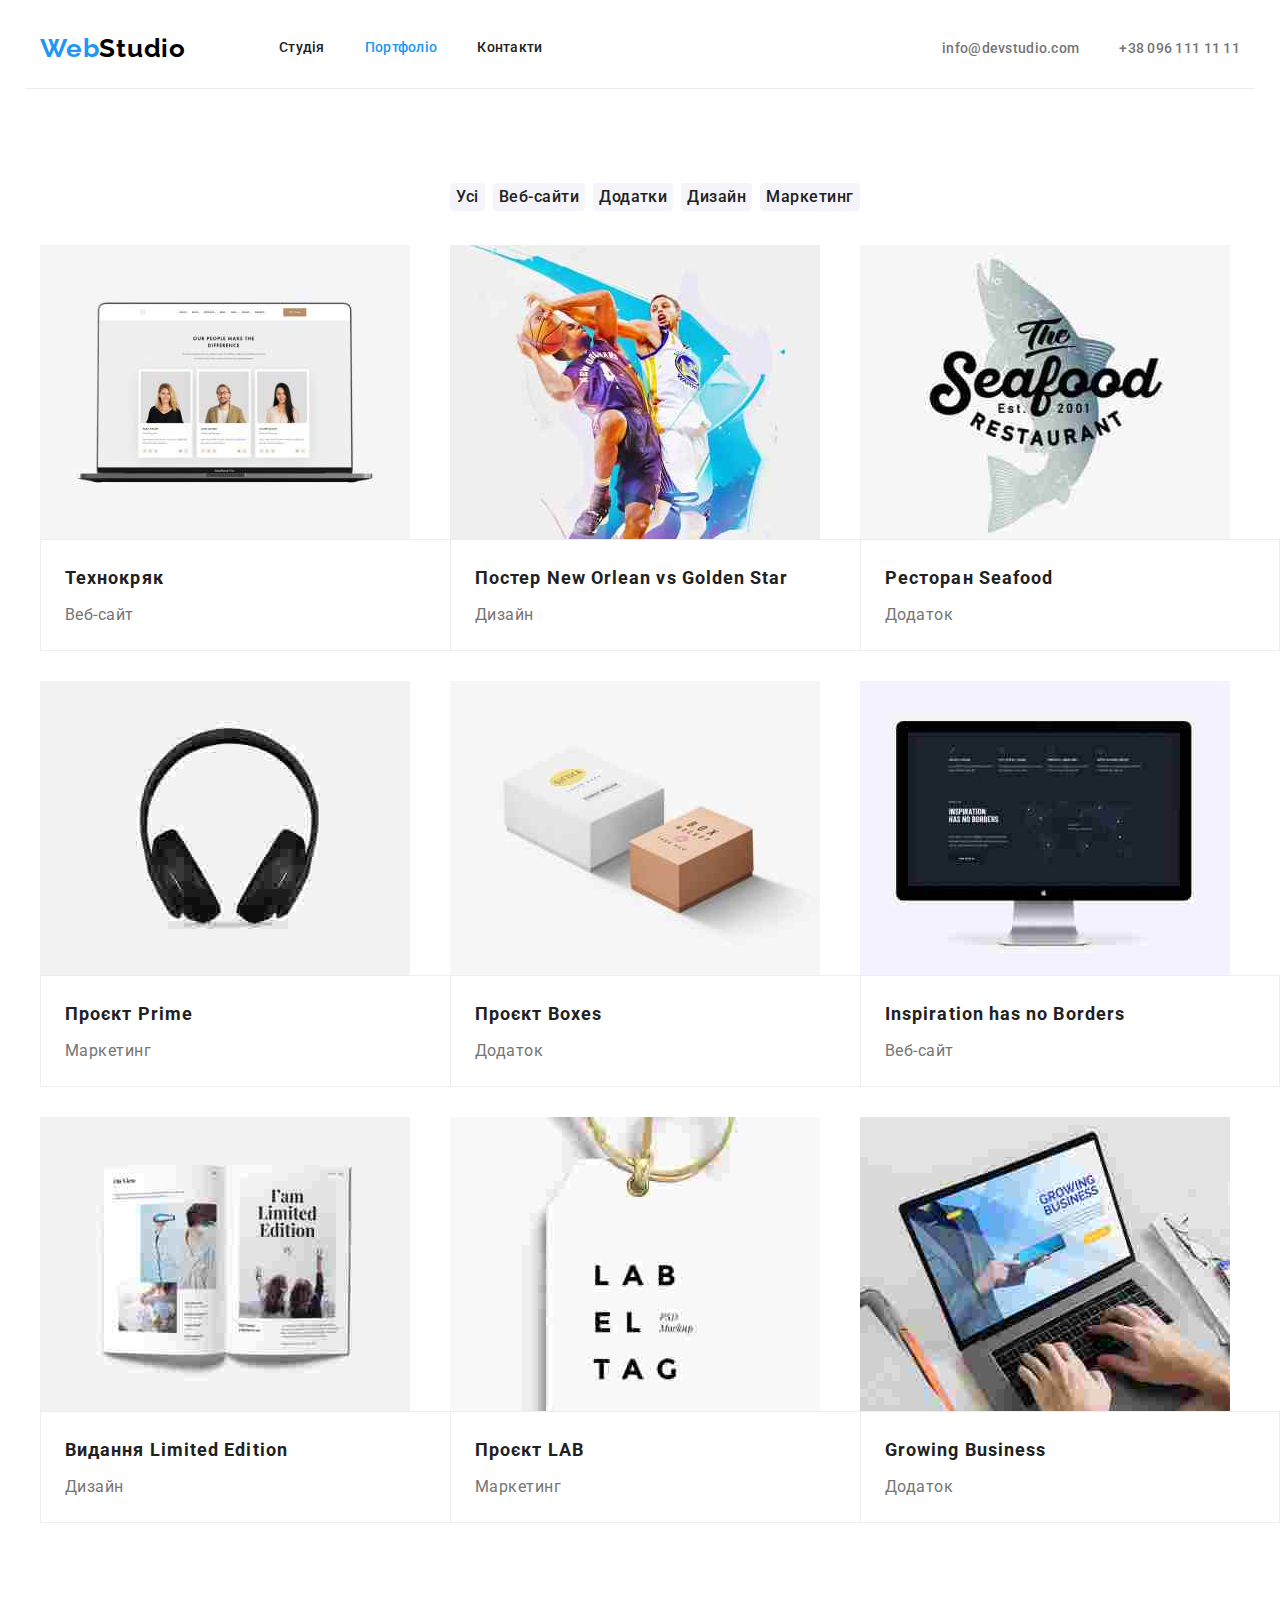
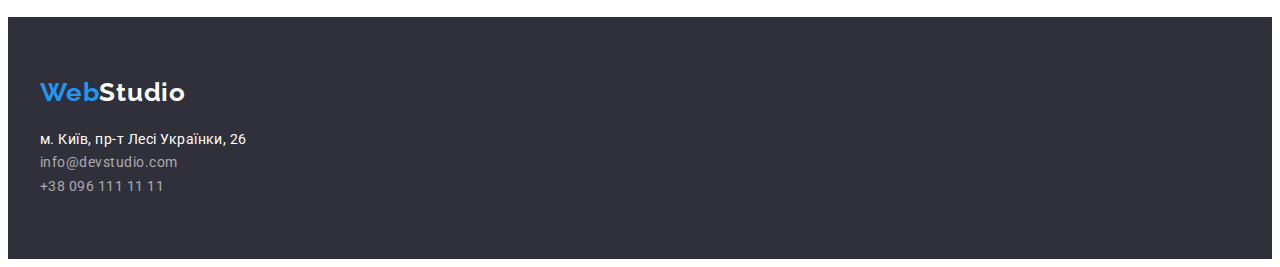
==== portfolio.html @ f3e9262c "Обновил потфолио" ====
<!DOCTYPE html>
<html lang="uk">
<head>
    <meta charset="UTF-8">
    <meta http-equiv="X-UA-Compatible" content="IE=edge">
    <meta name="viewport" content="width=device-width, initial-scale=1.0">
    <title>WebStudio</title>
    <link href="https://fonts.googleapis.com/css2?family=Raleway:wght@700&family=Roboto:wght@400;500;700;900&display=swap" rel="stylesheet">
    <link rel="stylesheet" href="https://cdnjs.cloudflare.com/ajax/libs/modern-normalize/1.1.0/modern-normalize.min.css"
     integrity="sha512-wpPYUAdjBVSE4KJnH1VR1HeZfpl1ub8YT/NKx4PuQ5NmX2tKuGu6U/JRp5y+Y8XG2tV+wKQpNHVUX03MfMFn9Q=="
     crossorigin="anonymous" referrerpolicy="no-referrer"
    />
    <link rel="stylesheet" href="./css/styles.css">
</head>
<body class="body">
    <!--хедер страницы-->
    <header>
        <div class="container header-container">
            <nav class="nav-container">
                <a href="./index.html" class="logo">Web<span class="header-logo">Studio</span></a>
                <ul class="site-nav list">
                    <li class="item"><a href="./index.html" class="link">Студія</a></li>
                    <li class="item"><a href="./portfolio.html" class="link current">Портфоліо</a></li>
                    <li class="item"><a href="#" class="link">Контакти</a></li>
                </ul>
            </nav>
            <ul class="auth-nav list">
                <li class="item"><a href="mailto:info@devstudio.com" class="link">info@devstudio.com</a></li>
                <li class="item"><a href="tel:+380961111111" class="link">+38 096 111 11 11</a></li>
            </ul>
        </div>
    </header>
    <!--Герой-->
    <main>
        <section class="section">
            <div class="container">
                <h1 class="visually-hidden">Наші проекти</h1>
                <ul class="page-nav-button list">
                    <li class="item"><button type="button" class="button-filter">Усі</button></li>
                    <li class="item"><button type="button" class="button-filter">Веб-сайти</button></li>
                    <li class="item"><button type="button" class="button-filter">Додатки</button></li>
                    <li class="item"><button type="button" class="button-filter">Дизайн</button></li>
                    <li class="item"><button type="button" class="button-filter">Маркетинг</button></li>
                </ul>
                <ul class="portfolio-list list">
                    <li class="item">
                        <a href="#" class="link">
                            <img src="./images/portfolio.jpg" alt="Зображення ноутбука з відкритим сайтом" width="370"> 
                            <div class="card-content">
                                <h2 class="portfolio-title">Технокряк</h2>
                                <p class="portfolio-paragraph">Веб-сайт</p>
                            </div>
                        </a>
                    </li> 
                    <li class="item">
                        <a href="#" class="link">
                            <img src="./images/portfolio (2).jpg" alt="Зображення гри у баскетбол" width="370">
                            <div class="card-content">        
                                <h2 class="portfolio-title">Постер New Orlean vs Golden Star</h2>
                                <p class="portfolio-paragraph">Дизайн</p>
                            </div>
                        </a>
                    </li>
                    <li class="item">
                        <a href="#" class="link">
                            <img src="./images/portfolio (3).jpg" alt="логотип рибного ресторану" width="370">
                            <div class="card-content">   
                                <h2 class="portfolio-title">Ресторан Seafood</h2>
                                <p class="portfolio-paragraph">Додаток</p>
                            </div> 
                        </a>
                    </li> 
                    <li class="item">
                        <a href="#" class="link">
                            <img src="./images/portfolio (4).jpg" alt="фото навушників" width="370">
                            <div class="card-content">    
                                <h2 class="portfolio-title">Проєкт Prime</h2>
                                <p class="portfolio-paragraph">Маркетинг</p>
                            </div>
                        </a>
                    </li>
                    <li class="item">
                        <a href="#" class="link">
                            <img src="./images/portfolio (5).jpg" alt="зображення двух коробок" width="370">
                            <div class="card-content">    
                                <h2 class="portfolio-title">Проєкт Boxes</h2>
                                <p class="portfolio-paragraph">Додаток</p>
                            </div>
                        </a>
                    </li>
                    <li class="item">
                        <a href="#" class="link">
                            <img src="./images/portfolio (6).jpg" alt="зображення монітора" width="370">
                            <div class="card-content">    
                                <h2 class="portfolio-title">Inspiration has no Borders</h2>
                                <p class="portfolio-paragraph">Веб-сайт</p>
                            </div>
                        </a>
                    </li>
                    <li class="item">
                        <a href="#" class="link">
                            <img src="./images/portfolio (7).jpg" alt="зображення журналу" width="370">
                            <div class="card-content">    
                                <h2 class="portfolio-title">Видання Limited Edition</h2>
                                <p class="portfolio-paragraph">Дизайн</p>
                            </div>
                        </a>
                    </li>
                    <li class="item">
                        <a href="#" class="link">
                            <img src="./images/portfolio (8).jpg" alt="зображення бірки" width="370">
                            <div class="card-content">    
                                <h2 class="portfolio-title">Проєкт LAB</h2>
                                <p class="portfolio-paragraph">Маркетинг</p>
                            </div>
                        </a>
                    </li>
                    <li class="item">
                        <a href="#" class="link">
                            <img src="./images/portfolio (9).jpg" alt="зображення ноутбука" width="370">
                            <div class="card-content">    
                                <h2 class="portfolio-title">Growing Business</h2>
                                <p class="portfolio-paragraph">Додаток</p>
                            </div>
                        </a>
                    </li> 
                </ul>
            </div>
        </section>
     </main>
    <!--Футер-->
    <footer class="footer">
        <div class="container">
            <a href="./index.html" class="logo">Web<span class="footer-logo">Studio</span></a>
            <address>
                <ul class="footer-nav list">
                    <li>
                        <a href="https://goo.gl/maps/zUmkeaVUU9CxabKS7"
                        target="_blank" rel="noreferrer noopener " class="primary-link">
                            м. Київ, пр-т Лесі Українки, 26 </a>
                    </li>
                    <li><a href="mailto:info@devstudio.com" class="second-link">info@devstudio.com</a></li>
                    <li><a href="tel:+380961111111" class="second-link">+38 096 111 11 11</a></li>
                </ul>
            </address> 
        </div> 
    </footer>    
</body>
</html>
---- css/styles.css ----
:root {
    --primary-text-color:#212121;
    --second-text-color:#757575;
    --white-first-background-color: #F5F5F5;
    --background-light-color:#F5F4FA;
    --accent-color:#2196F3;
    --black-color:#000000;
    --background-dark-color:#2F303A;
    --white-color:#FFFFFF;
    --white-second-text-color:rgba(255, 255, 255, 0.6);
    --button-active-blue: #188CE8;
}

.body {
    background-color: var(--white-color);
    color: var(--second-text-color);
    font-family: Roboto, sans-serif;
    letter-spacing: 0.03em;
}

.container {
    width: 1200px;
    margin-left: auto;
    margin-right: auto;
    padding-left: 15px;
    padding-right: 15px;
}

   /* Header */
.logo {
    color:var(--accent-color);
    text-decoration: none;
    font-family: 'Raleway',sans-serif;
    font-weight: 700;
    font-size: 26px;
    line-height: 1.19;
    letter-spacing: 0.03em;
}

.header-logo {
    color:var(--black-color);
    text-decoration: none;
    font-family: 'Raleway';
    font-weight: 700;
    font-size: 26px;
    line-height: 1.2px;
    letter-spacing: 0.03em;
}

.header-logo:hover,
.header-logo:focus {
    color: var(--accent-color);
}


.list {
    list-style: none;
    padding: 0;
    margin: 0;
}

.header-container  {
    display: flex;
    border-bottom: 1px solid #ECECEC;
}

.nav-container {
    display: flex;
    align-items: center;
}

.site-nav {
    display: flex;
    margin-left: 93px;
}

.site-nav .item + .item {
    margin-left: 40px;
}

.site-nav .link {
    display: block;
    padding-top: 32px;
    padding-bottom: 32px;
}

.site-nav .link {
    color: var(--primary-text-color);
    text-decoration: none;
    font-weight: 500;
    font-size: 14px;
    line-height: 1.14;
    letter-spacing: 0.02em;
}

.site-nav .link:hover,
.site-nav .link:focus {
    color: var(--accent-color);
}

.site-nav .link.current {
    color: var(--accent-color);
}

.auth-nav {
    display: flex;
    align-items: center;
    margin-left: auto;
}

.auth-nav .item + .item {
    margin-left: 40px;
}

.auth-nav .link {
    color: var(--second-text-color);
    text-decoration: none;
    font-weight: 500;
    font-size: 14px;
    line-height: 1.14;
    letter-spacing: 0.02em;
}

.auth-nav .link:hover,
.auth-nav .link:focus {
    color: var(--accent-color);
} 

.contacts-link:hover,
.contacts-link:focus {
    color: var(--logo-header-footer-color);
}

/* Герой */

.hero {
    background-color: var(--background-dark-color);
    padding-top: 200px;
    padding-bottom: 200px;
}

.hero .title {
    margin: 0 auto 30px;
    color: var(--white-color);
    max-width: 696px;
    font-weight: 900;
    font-size: 44px;
    line-height: 1.36;
    text-align: center;
    letter-spacing: 0.06em;
    text-transform: uppercase;
    }

.button-order {
    display: block;
    margin: 0 auto;
    border-radius: 4px;
    padding: 10px 24px;
    min-width: 200px;
    align-items: center;
    text-align: center;
    background-color: var(--accent-color);
    color: var(--white-color);
    font-family: inherit;
    font-weight: 700;
    font-size: 16px;
    line-height: 1.87;
    letter-spacing: 0.06em;
    cursor: pointer;

}

.button-order:hover,  
.button-order:focus {
    background-color: var(--button-active-blue);
}   

/*Секція наші переваги */

.visually-hidden {
    position: absolute;
    white-space: nowrap;
    width: 1px; 
    height: 1px; 
    overflow: hidden; 
    border: 0; 
    padding: 0; 
    clip: rect(0 0 0 0); 
    clip-path: inset(50%); 
    margin: -1px; 
}

.section {
    background-color: var(--white-color);
    padding-top: 94px;
    padding-bottom: 94px;
}

.section .features {
    padding-bottom: 0;
}

.section-title {
    margin-top: 0;
    margin-bottom: 50px;
    color: var(--primary-text-color);
    font-weight: 700;
    font-size: 36px;
    line-height: 1.17;
    text-align: center;
}

.feature-list {
    display: flex;
}

.feature-list .item + .item {
    margin-left: 30px;
} 


.feature-list .title {
    color: var(--primary-text-color);
    font-weight: 700;
    font-size: 14px;
    line-height: 1.14;
    letter-spacing: 0.03em;
    text-transform: uppercase;
}

.feature-paragraph {
    color: var(--second-text-color);
    font-size: 14px;
    line-height: 1.71;
    margin-top: 0;
    margin-bottom: 0;
}

/* Секція Чим ми займаємося*/

.photo {
    display: flex;
}

.photo .item + .item {
    margin-left: 30px;
}

 /* Секція Наша команда*/


.team {
    background-color: var(--background-light-color);
}

.photo-team {
    background-color: var(--white-color);
}

.title {
    color: var(--primary-text-color);
    font-weight: 500;
    font-size: 16px;
    line-height: 1.18;
    text-align: center;
}

.profession {
    font-weight: 400;
    font-size: 16px;
    line-height: 1.18;
    text-align: center;
}

/* Футер */

.footer {
    background-color: var(--background-dark-color);
    padding-top: 60px;
    padding-bottom: 60px;
}

.footer-logo {
    color: var(--white-color);
    text-decoration: none;
    font-family: 'Raleway',sans-serif;
    font-weight: 700;
    font-size: 26px;
    line-height: 1.19;
    letter-spacing: 0.03em;
}

.footer-logo:hover,
.footer-logo:focus {
    color: var(--accent-color);
}

.primary-link {
    display: block;
    color: var(--white-color);
    text-decoration: none;
    font-style: normal;
    font-size: 14px;
    line-height: 1.71;
    padding-top: 20px;
}

.primary-link:hover,
.primary-link:focus {
    color: var(--accent-color);
}

.second-link {
    color: var(--white-second-text-color);
    text-decoration: none;
    font-style: normal;
    font-size: 14px;
    line-height: 1.71;
}

.second-link:hover,
.second-link:focus {
    color: var(--accent-color);
}

/* Портфолио*/

.page-nav-button,
.portfolio-list {
    display: flex;
    margin-left: auto;
    margin-right: auto;
    width: 1200px;
    padding-left: 15px;
    padding-right: 15px;
}

.page-nav-button{
    margin-top: 0;
    margin-bottom: 34px;
    justify-content: center;
}

.portfolio-list {
    margin-top: 0;
    margin-bottom: 0;
}

.button-filter {
    background-color:var(--background-light-color);
    color: var(--primary-text-color);
    font-family: 'Roboto';
    font-weight: 500;
    font-size: 16px;
    line-height: 1.62;
    text-align: center;
    letter-spacing: 0.03em;
    cursor: pointer;
    border-radius: 4px;
    border: none;
}

.button-filter:hover,
.button-filter:focus {
    background-color: var(--accent-color); 
    color: var(--white-color);

}   

.portfolio-list .link {
    text-decoration: none;
}

.page-nav-button .item + .item {
    margin-left: 8px;
}

.portfolio-list {
    display: flex;
    flex-wrap: wrap;
    list-style: none;
    padding: 0;
    margin: 0;
    gap: 30px;
    
}

.portfolio-list .item {
    width: calc((100% - 60px) / 3)
  
}

.portfolio-list img {
    display: block;
    max-width: 100%;
    height: auto;
}

.portfolio-list .portfolio-title {
    margin-top: 0;
    margin-bottom: 4px;
    color: var(--primary-text-color);
    text-decoration: none;
    font-weight: 700;
    font-size: 18px;
    line-height: 2.00;
    letter-spacing: 0.06em;
}

.portfolio-paragraph {
    color: var(--second-text-color);
    font-weight: 400;
    font-size: 16px;
    line-height: 1.87;
    text-decoration: none;
    margin: 0;
}

.card-content {
    background-color: var(--white-color);
    border: 1px solid #EEEEEE;
    padding-top: 20px;
    padding-bottom: 20px;
    padding-right: 24px;
    padding-left: 24px;
    width: 370px;
}
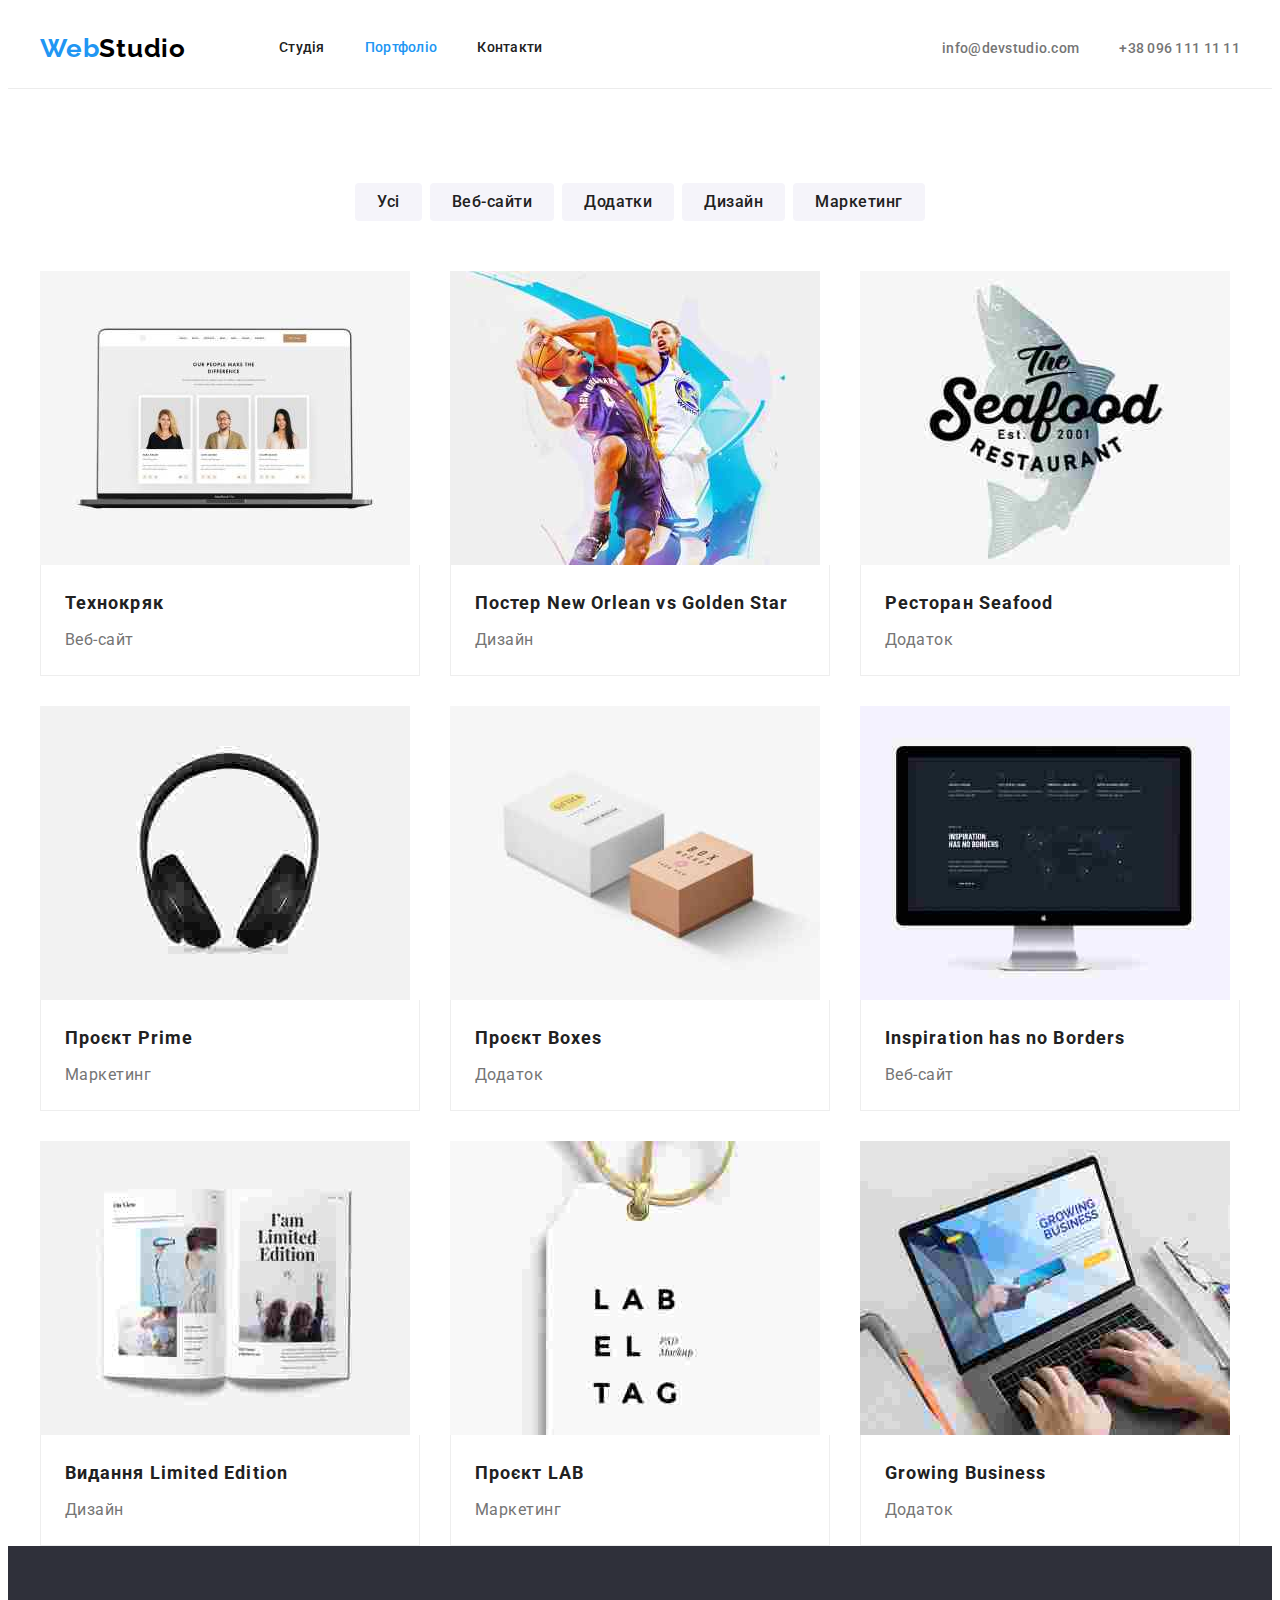
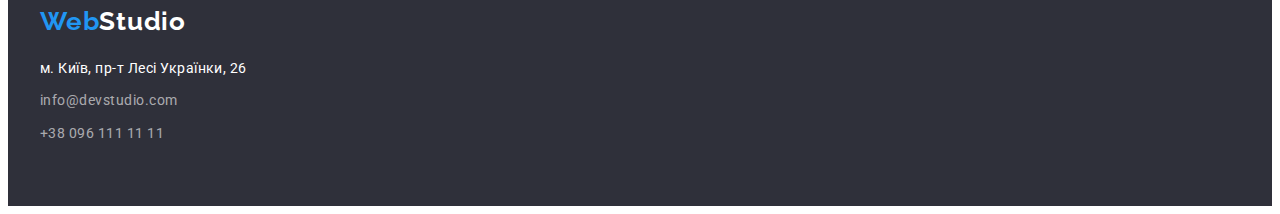
==== commit c9c11432: "Add files via upload" ====
--- a/portfolio.html
+++ b/portfolio.html
@@ -14,7 +14,7 @@
 </head>
 <body class="body">
     <!--хедер страницы-->
-    <header>
+    <header class="header">
         <div class="container header-container">
             <nav class="nav-container">
                 <a href="./index.html" class="logo">Web<span class="header-logo">Studio</span></a>
@@ -132,7 +132,7 @@
     <footer class="footer">
         <div class="container">
             <a href="./index.html" class="logo">Web<span class="footer-logo">Studio</span></a>
-            <address>
+            <address class="footer-adress">
                 <ul class="footer-nav list">
                     <li>
                         <a href="https://goo.gl/maps/zUmkeaVUU9CxabKS7"
--- a/css/styles.css
+++ b/css/styles.css
@@ -26,8 +26,28 @@
     padding-right: 15px;
 }
 
+
+p,
+h1,
+h2,
+h3,
+h4,
+h5,
+h6 {
+  margin: 0;
+}
+
+.img {
+    display: block;
+    max-width: 100%;
+}
+
    /* Header */
-.logo {
+.header {
+    border-bottom: 1px solid #ECECEC;
+}
+
+   .logo {
     color:var(--accent-color);
     text-decoration: none;
     font-family: 'Raleway',sans-serif;
@@ -61,7 +81,7 @@
 
 .header-container  {
     display: flex;
-    border-bottom: 1px solid #ECECEC;
+   
 }
 
 .nav-container {
@@ -137,6 +157,7 @@
     background-color: var(--background-dark-color);
     padding-top: 200px;
     padding-bottom: 200px;
+    text-align: center;
 }
 
 .hero .title {
@@ -152,8 +173,7 @@
     }
 
 .button-order {
-    display: block;
-    margin: 0 auto;
+    border: none;
     border-radius: 4px;
     padding: 10px 24px;
     min-width: 200px;
@@ -167,7 +187,6 @@
     line-height: 1.87;
     letter-spacing: 0.06em;
     cursor: pointer;
-
 }
 
 .button-order:hover,  
@@ -193,7 +212,7 @@
 .section {
     background-color: var(--white-color);
     padding-top: 94px;
-    padding-bottom: 94px;
+  
 }
 
 .section .features {
@@ -212,6 +231,7 @@
 
 .feature-list {
     display: flex;
+
 }
 
 .feature-list .item + .item {
@@ -219,13 +239,16 @@
 } 
 
 
-.feature-list .title {
+.feature-list .feature-title {
+    margin-top: 0;
+    margin-bottom: 10px;
     color: var(--primary-text-color);
     font-weight: 700;
     font-size: 14px;
     line-height: 1.14;
     letter-spacing: 0.03em;
     text-transform: uppercase;
+    
 }
 
 .feature-paragraph {
@@ -257,12 +280,17 @@
     background-color: var(--white-color);
 }
 
-.title {
+.item {
+    background-color: var(--white-color);
+}
+
+.name-title {
     color: var(--primary-text-color);
     font-weight: 500;
     font-size: 16px;
     line-height: 1.18;
     text-align: center;
+    padding-bottom: 10px;
 }
 
 .profession {
@@ -272,6 +300,11 @@
     text-align: center;
 }
 
+.team-info {
+    padding-top: 30px;
+    padding-bottom: 30px;
+}
+
 /* Футер */
 
 .footer {
@@ -295,6 +328,10 @@
     color: var(--accent-color);
 }
 
+.footer-adress {
+    margin-top: 20px;
+}
+
 .primary-link {
     display: block;
     color: var(--white-color);
@@ -302,7 +339,7 @@
     font-style: normal;
     font-size: 14px;
     line-height: 1.71;
-    padding-top: 20px;
+
 }
 
 .primary-link:hover,
@@ -311,11 +348,13 @@
 }
 
 .second-link {
+    display: block;
     color: var(--white-second-text-color);
     text-decoration: none;
     font-style: normal;
     font-size: 14px;
     line-height: 1.71;
+    margin-top: 9px;
 }
 
 .second-link:hover,
@@ -328,16 +367,12 @@
 .page-nav-button,
 .portfolio-list {
     display: flex;
-    margin-left: auto;
-    margin-right: auto;
-    width: 1200px;
-    padding-left: 15px;
-    padding-right: 15px;
+    flex-wrap: wrap;
 }
 
 .page-nav-button{
     margin-top: 0;
-    margin-bottom: 34px;
+    margin-bottom: 50px;
     justify-content: center;
 }
 
@@ -358,6 +393,7 @@
     cursor: pointer;
     border-radius: 4px;
     border: none;
+    padding: 6px 22px;
 }
 
 .button-filter:hover,
@@ -419,9 +455,9 @@
 .card-content {
     background-color: var(--white-color);
     border: 1px solid #EEEEEE;
+    border-top: none;
     padding-top: 20px;
     padding-bottom: 20px;
     padding-right: 24px;
     padding-left: 24px;
-    width: 370px;
 }